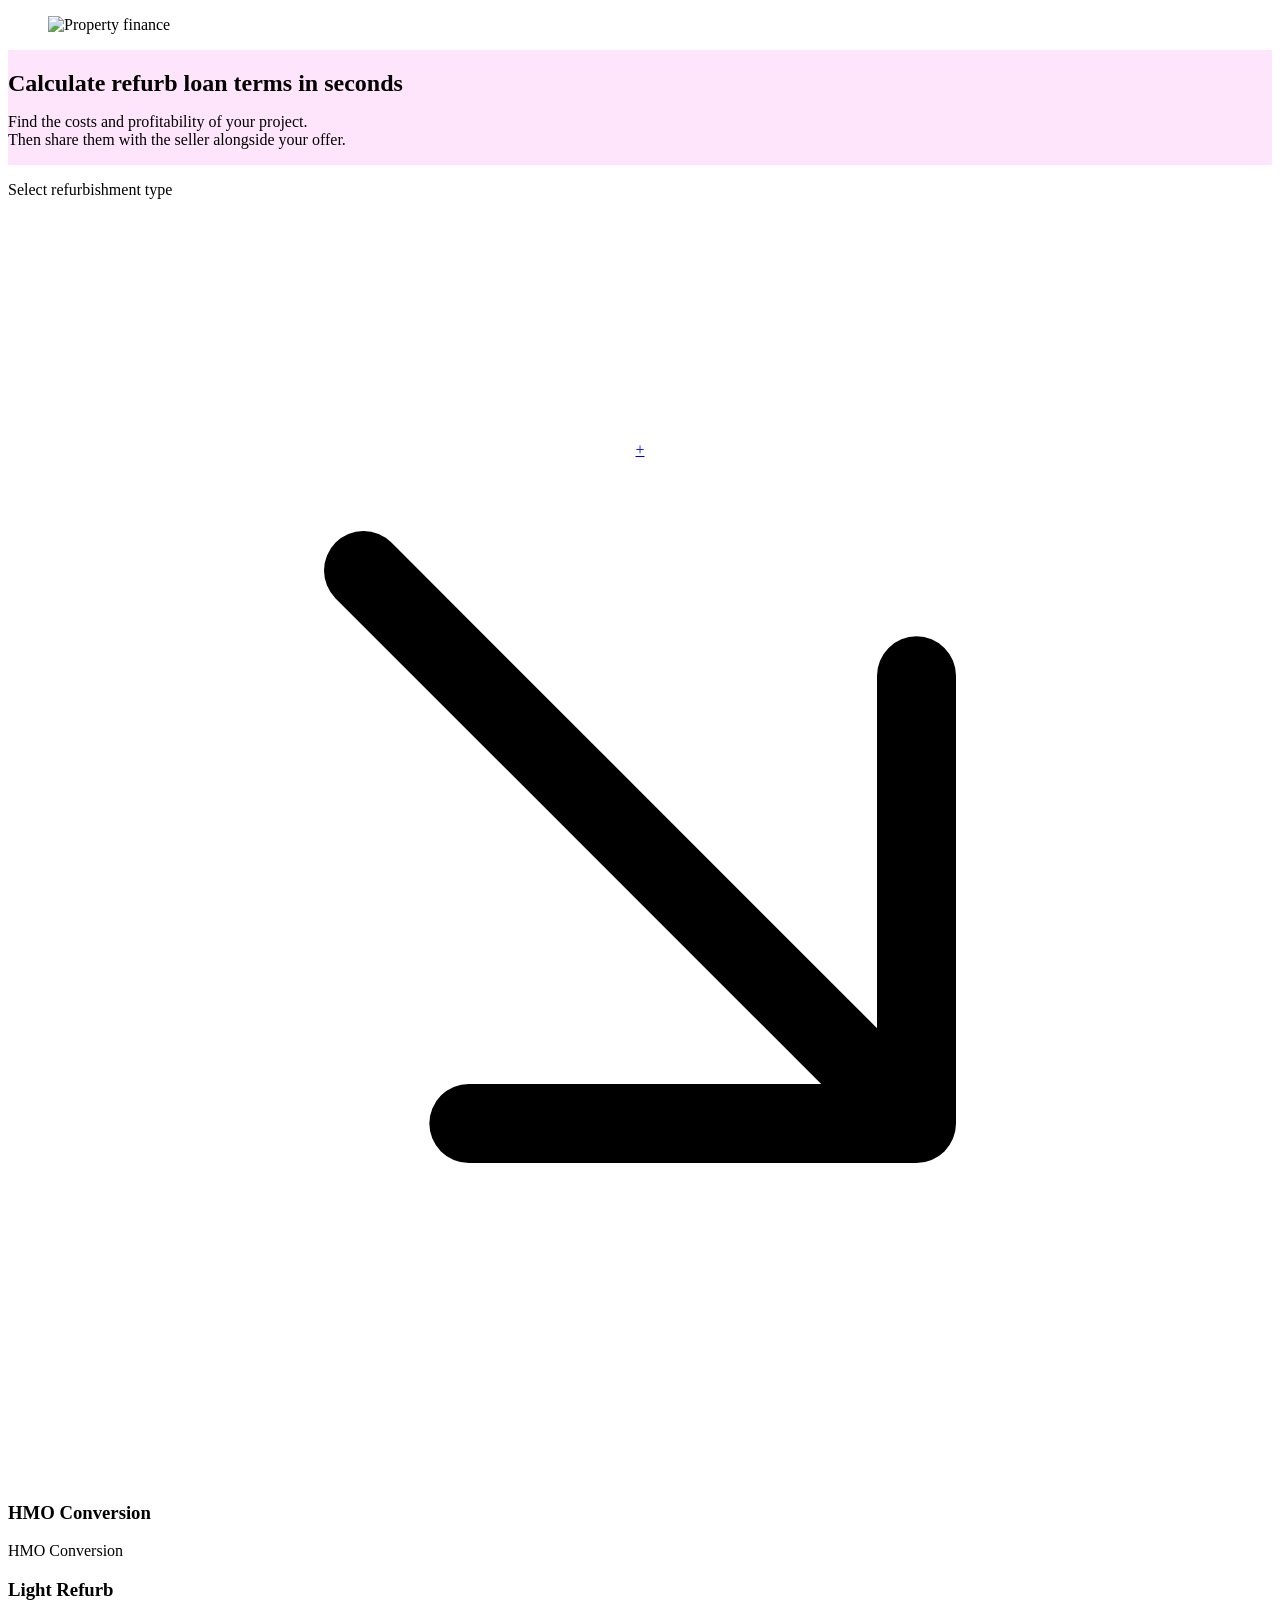
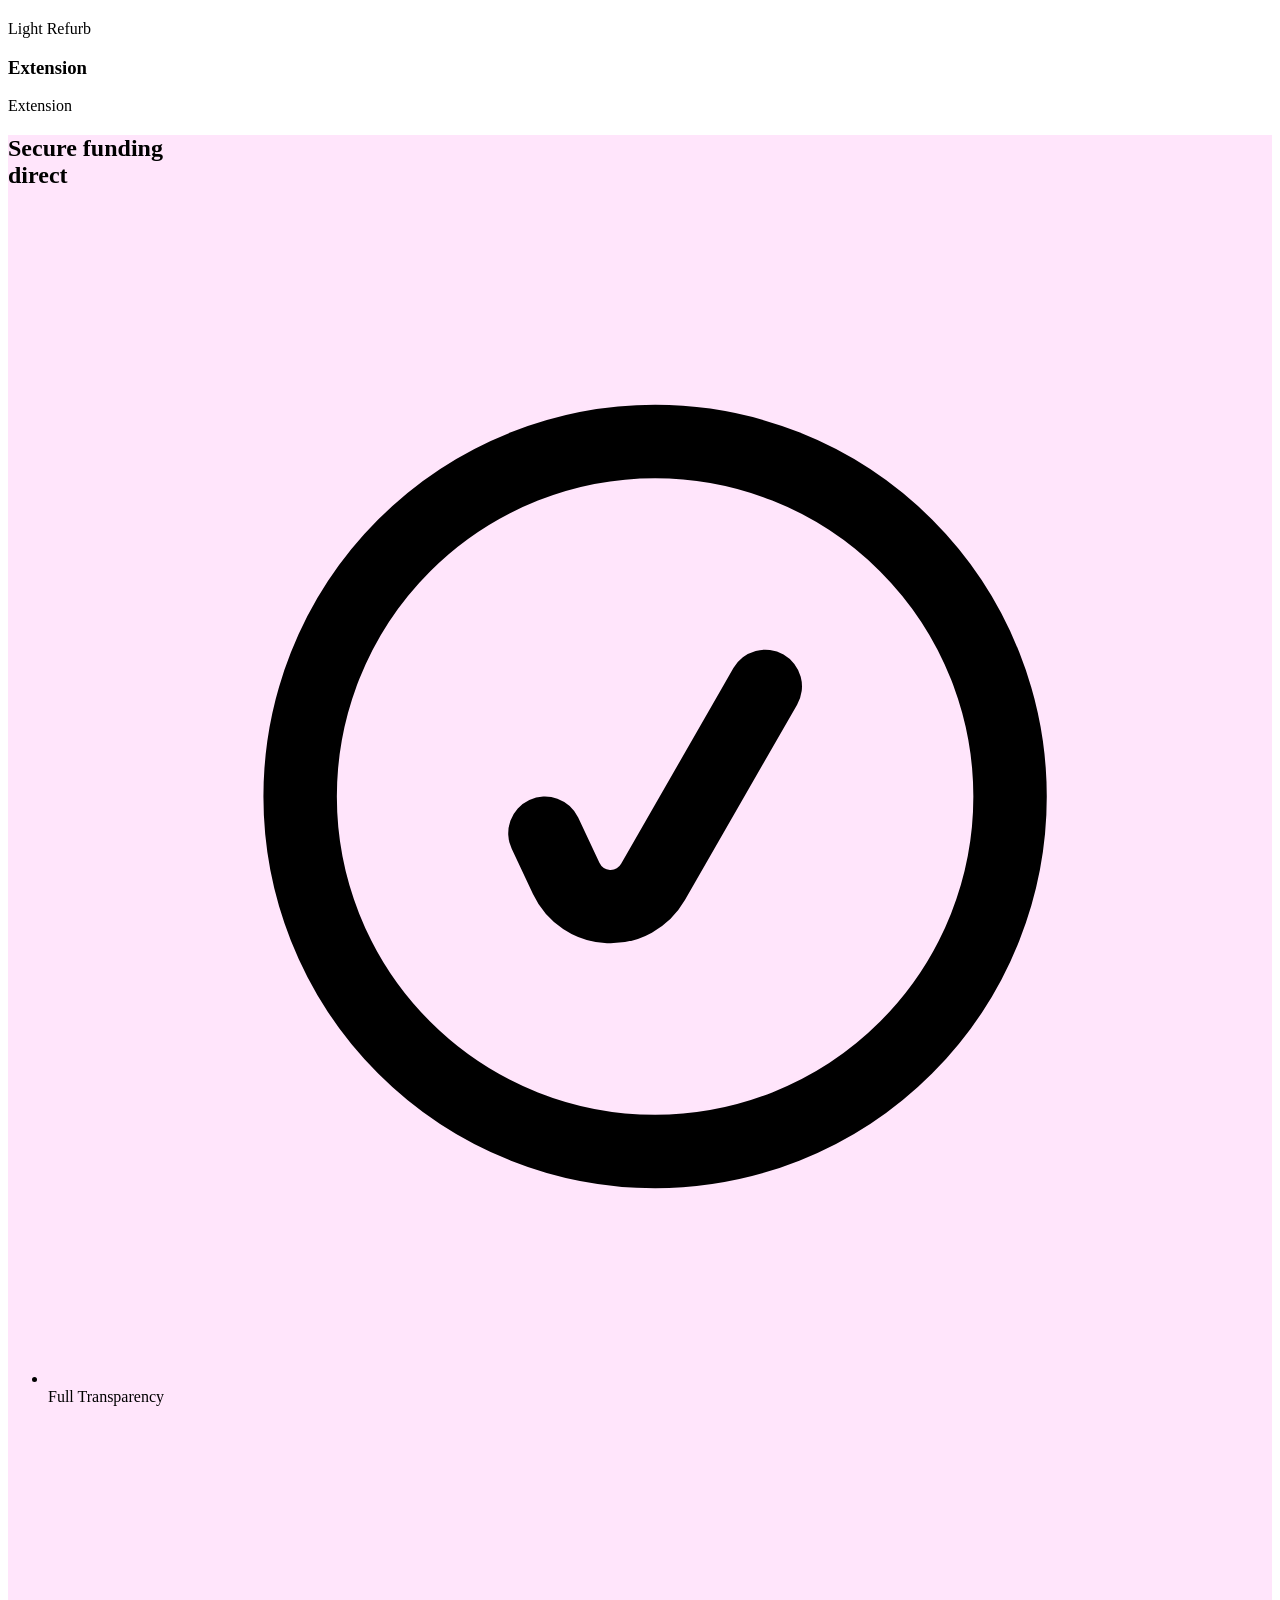
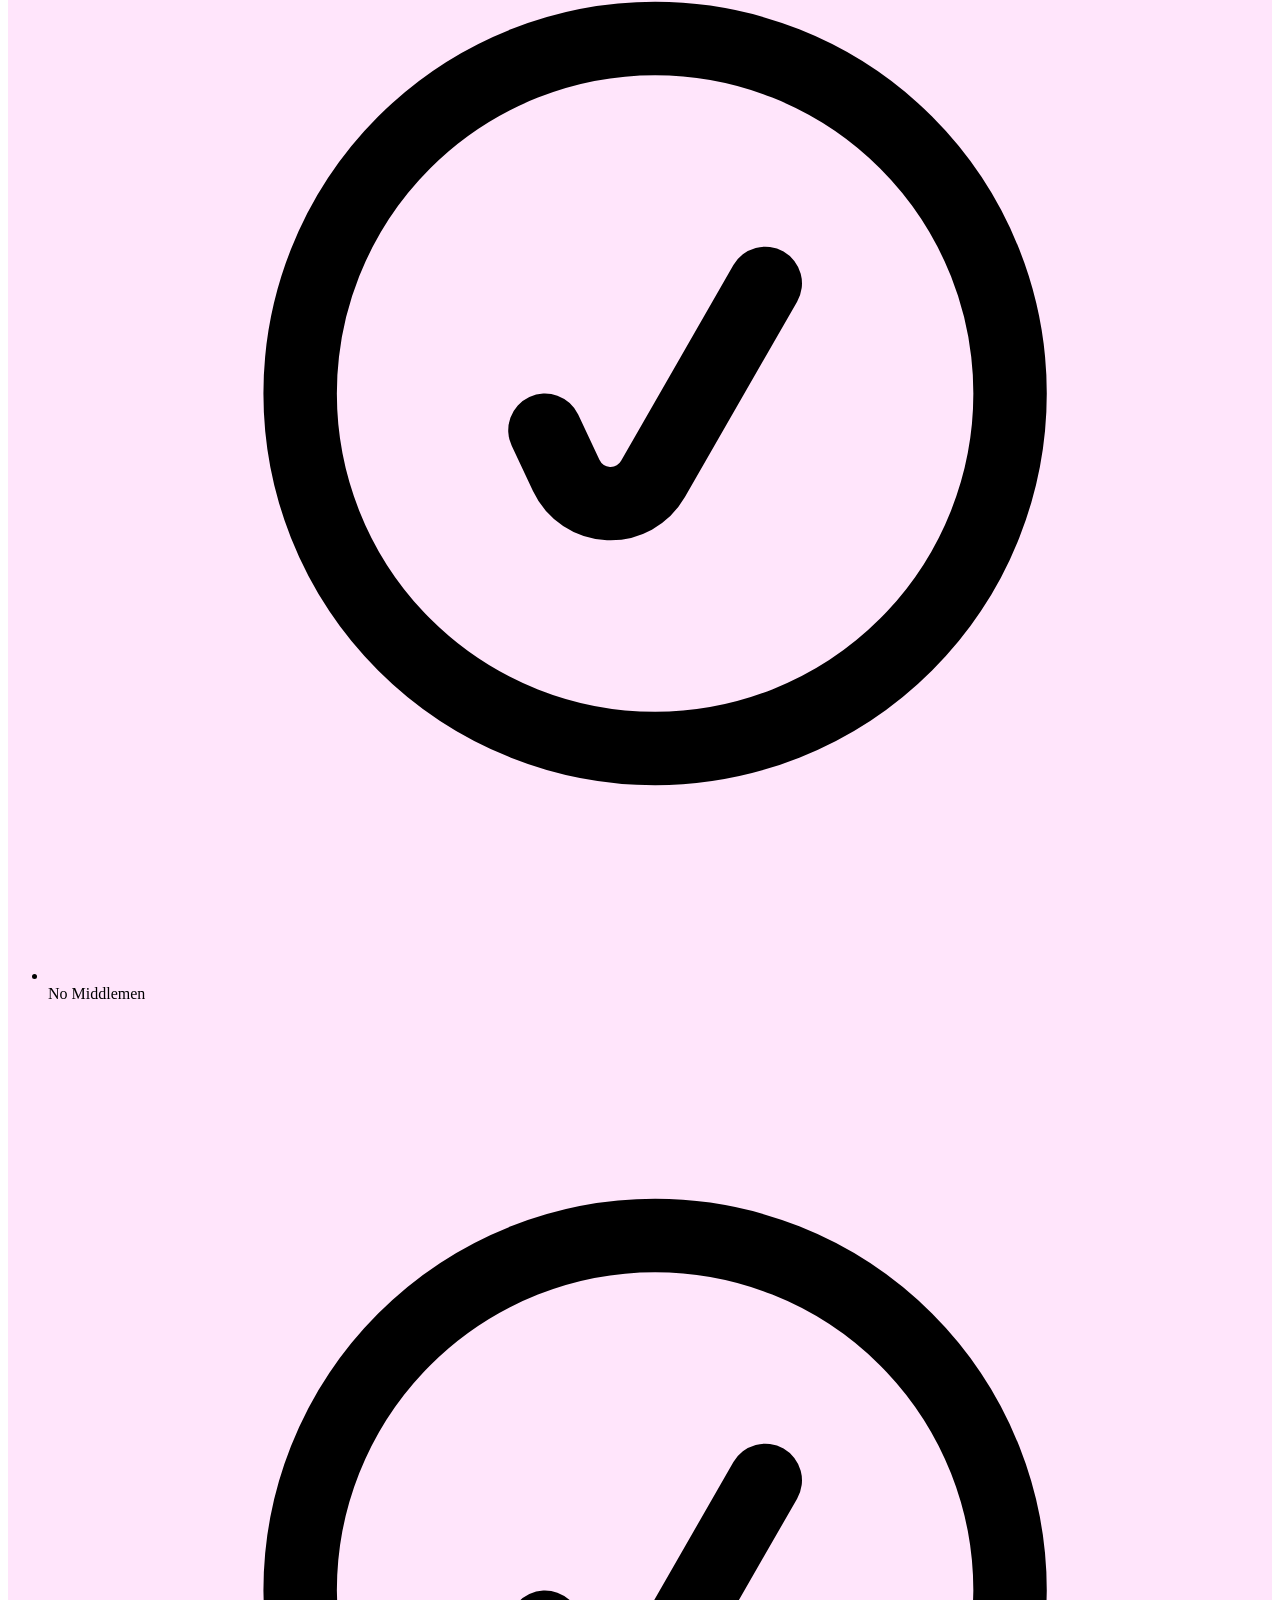
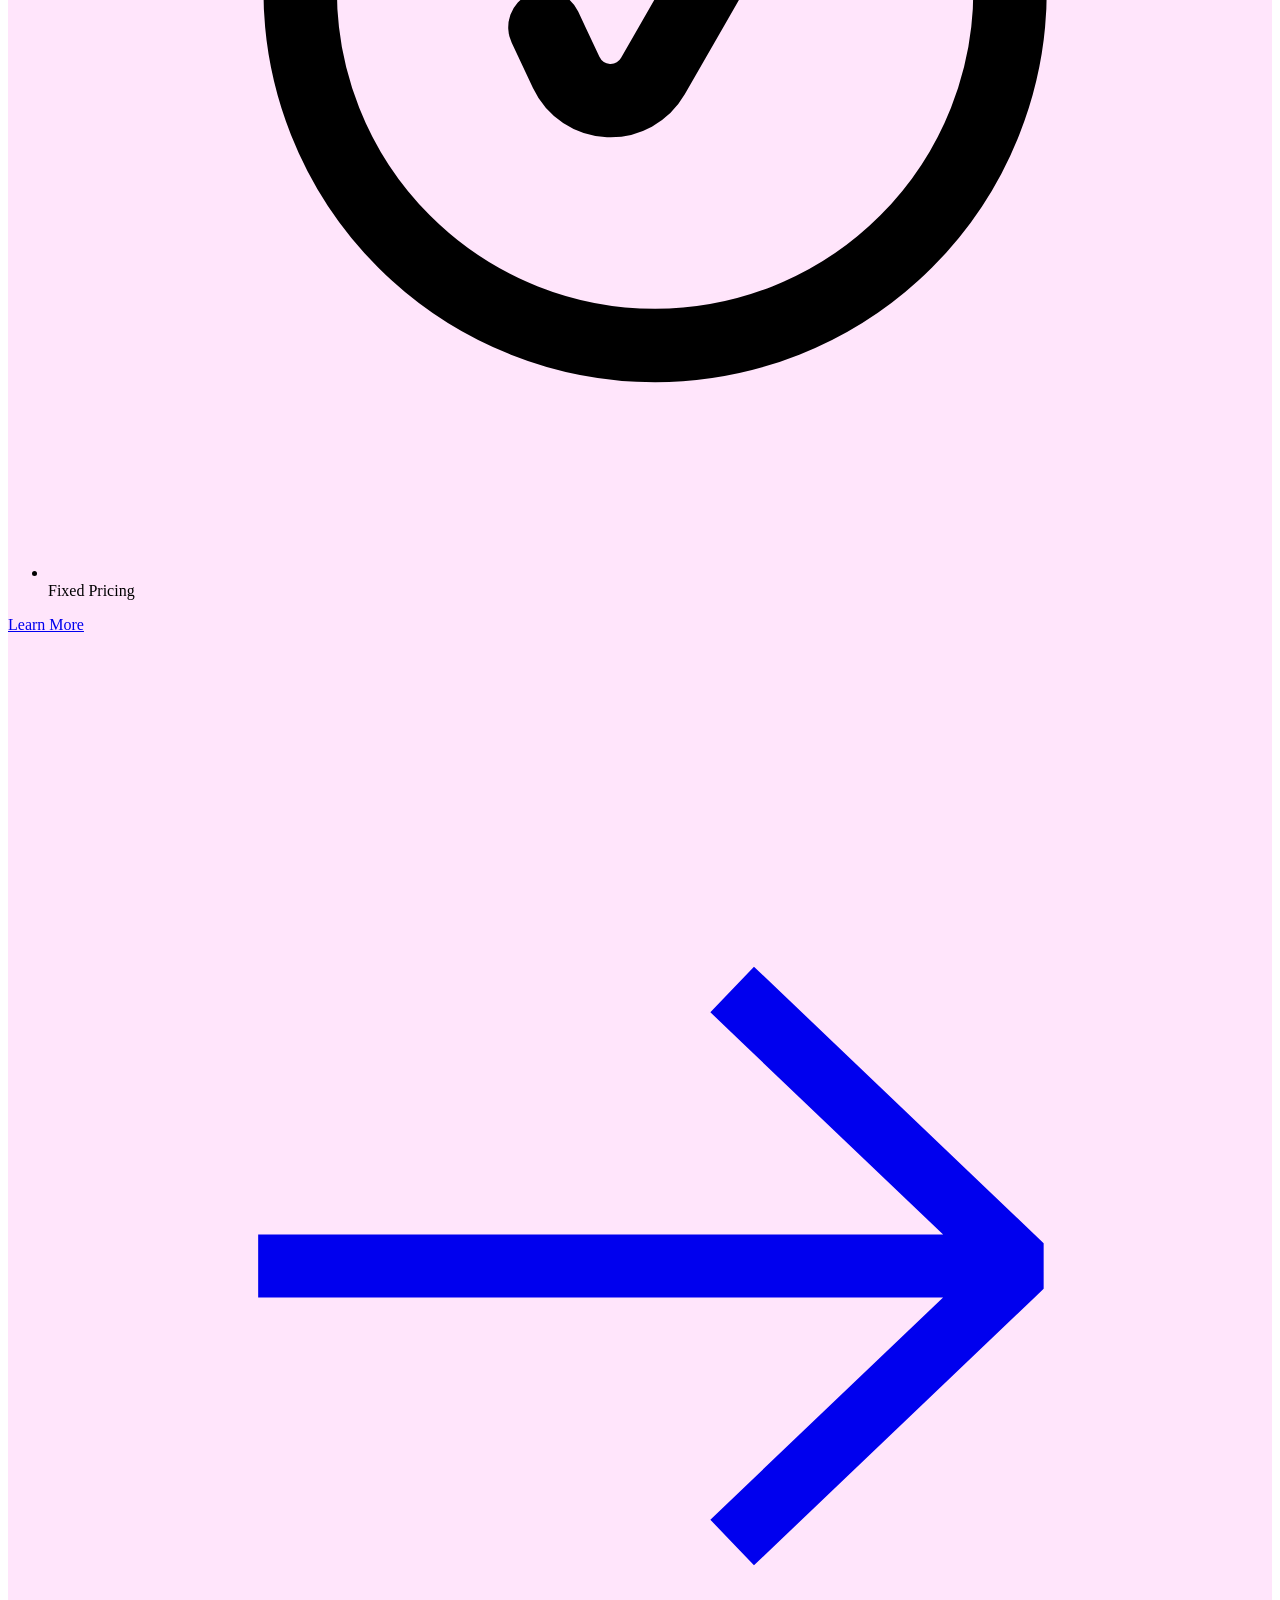
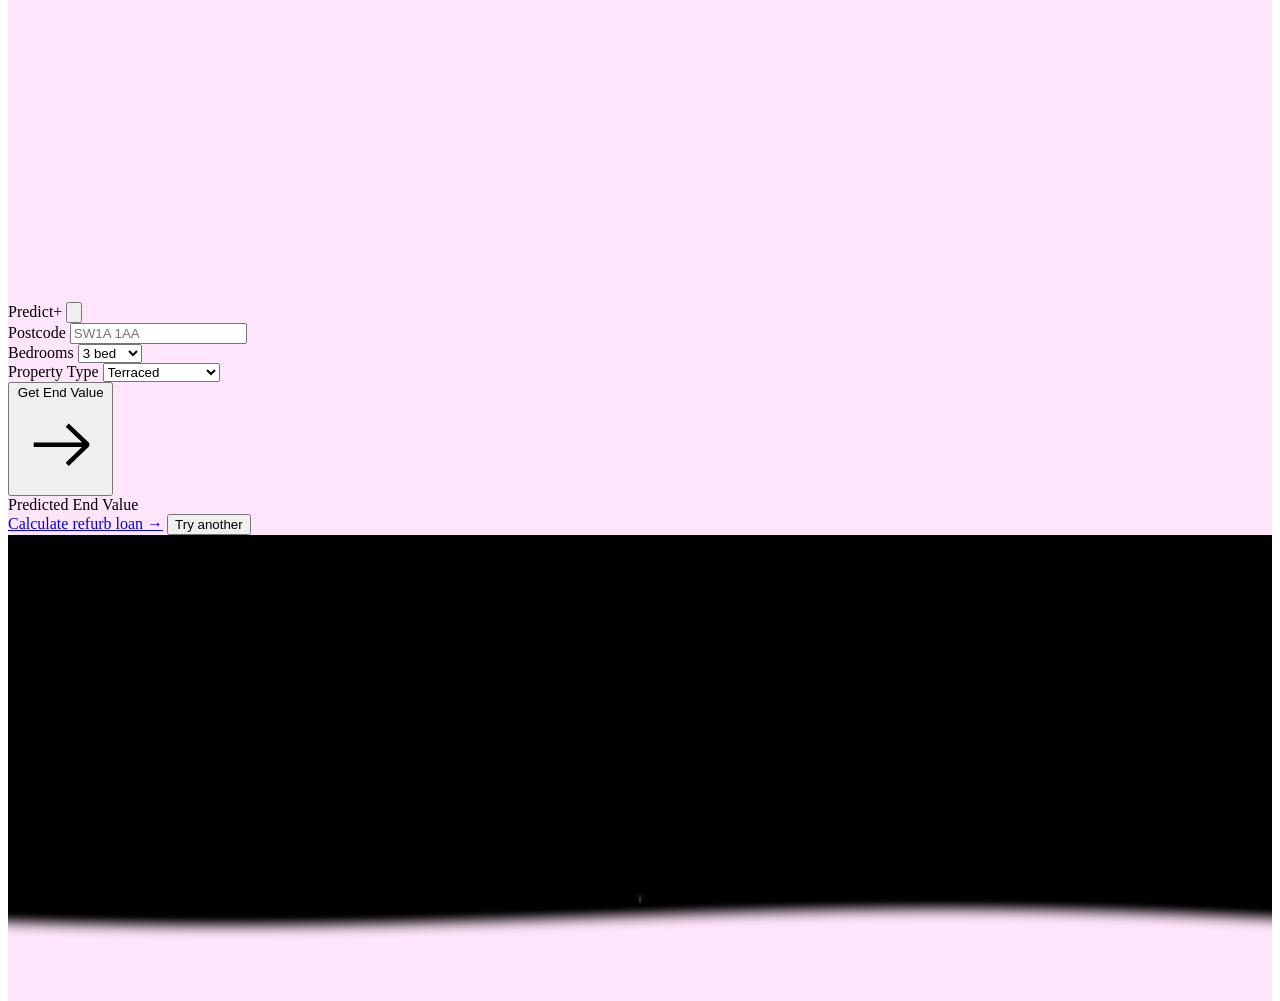
==== index.html @ a934ee5c "Add index.html" ====
<!DOCTYPE html>
<html>
<head>
  <meta charset="utf-8">
  <meta name="viewport" content="width=device-width, initial-scale=1">
  <title>Liquid+</title>
  <link rel="stylesheet" href="indexstyles.css">
  <meta name="theme-color" content="#ffffff">
  <link rel="icon" href="data:image/svg+xml,<svg xmlns='http://www.w3.org/2000/svg' viewBox='0 0 100 100'><rect width='100' height='100' fill='white'/><path d='M35 50H65M50 35V65' stroke='black' stroke-width='10' stroke-linecap='round'/></svg>">
  <link rel="preload" href="fonts/GT-America-Standard-Medium.otf" as="font" type="font/otf" crossorigin="anonymous">
</head>
<body>
  <div class="invoice-generator theme theme-dark">
    <div class="hero">
      <figure class="box">
        <img src="invoice.jpg" alt="Property finance">
        <nav></nav>
      </figure>
      <aside class="box theme-light theme" style="background: hsl(253,92%,85%); display: flex; flex-direction: column; justify-content: space-between;">
        <div>
          <h2 style="margin-bottom: var(--padding);">
            Calculate refurb loan terms in seconds
          </h2>
        </div>
        <div>
          <p>
            Find the costs and profitability of your project. <br>Then share them with the seller alongside your offer.
          </p>
        </div>
      </aside>
    </div>

    <div class="box cta theme theme-light" onclick="scrollToTemplates()">
      <p>Select refurbishment type</p>
      <svg xmlns="http://www.w3.org/2000/svg" fill="none" viewBox="0 0 24 24" class="icon" style="width: calc(40 * var(--base-unit)); height: calc(40 * var(--base-unit));">
        <path stroke="currentColor" stroke-linecap="round" stroke-linejoin="round" stroke-width="1.5" d="M17.25 8.75v8.5h-8.5M17 17 6.75 6.75"></path>
      </svg>
    </div>

    <div class="templates theme-light" id="templates">
      <div class="item hmo-conversion" onclick="window.location.href='hmoconversion.html'">
        <div class="preview">
          <div class="template-preview theme theme-light">
            <div class="render">
              <div class="template">
                <div class="preview-content">
                  <div class="preview-row header-row">
                    <h3>HMO Conversion</h3>
                  </div>
                  <div class="preview-row borrower-row" style="display: none;">
                    <span>James Carter</span>
                  </div>
                  <div class="preview-row address-row" style="display: none;">
                    <span>45 Oak Lane, Manchester, M1 2AB</span>
                  </div>
                  <div class="preview-row section-divider" style="display: none;"></div>
                  <div class="preview-row invoice-row" style="display: none;">
                    <strong>Purchase Price:</strong><span>£2,150,000</span>
                  </div>
                  <div class="preview-row invoice-row" style="display: none;">
                    <strong>Total Build Costs:</strong><span>£75,000</span>
                  </div>
                  <div class="preview-row invoice-row" style="display: none;">
                    <strong>Total Costs:</strong><span>£2,225,000</span>
                  </div>
                  <div class="preview-row invoice-row" style="display: none;">
                    <strong>End Value:</strong><span>£2,900,000</span>
                  </div>
                  <div class="preview-row section-divider" style="display: none;"></div>
                  <div class="preview-row section-title" style="display: none;">
                    <h4>Financial Metrics</h4>
                  </div>
                  <div class="preview-row invoice-row" style="display: none;">
                    <strong>Profit:</strong><span>£510,250</span>
                  </div>
                  <div class="preview-row invoice-row" style="display: none;">
                    <strong>ROI:</strong><span>68.45%</span>
                  </div>
                  <div class="preview-row invoice-row" style="display: none;">
                    <strong>Equity Required:</strong><span>£745,000</span>
                  </div>
                  <div class="preview-row section-divider" style="display: none;"></div>
                  <div class="preview-row section-title" style="display: none;">
                    <h4>Loan Terms</h4>
                  </div>
                  <div class="preview-row invoice-row" style="display: none;">
                    <strong>Purchase Loan:</strong><span>£1,450,000</span>
                  </div>
                  <div class="preview-row invoice-row" style="display: none;">
                    <strong>Build Loan:</strong><span>£75,000</span>
                  </div>
                  <div class="preview-row invoice-row" style="display: none;"></div>
                </div>
              </div>
            </div>
          </div>
        </div>
        <label>HMO Conversion</label>
      </div>

      <div class="item light-refurb" onclick="window.location.href='lightrefurb.html'">
        <div class="preview">
          <div class="template-preview theme theme-light">
            <div class="render">
              <div class="template">
                <div class="preview-content">
                  <div class="preview-row header-row">
                    <h3>Light Refurb</h3>
                  </div>
                  <div class="preview-row borrower-row" style="display: none;">
                    <span>Emily Watson</span>
                  </div>
                  <div class="preview-row address-row" style="display: none;">
                    <span>12 Elm Road, Bristol, BS1 4CD</span>
                  </div>
                  <div class="preview-row section-divider" style="display: none;"></div>
                  <div class="preview-row invoice-row" style="display: none;">
                    <strong>Purchase Price:</strong><span>£1,925,000</span>
                  </div>
                  <div class="preview-row invoice-row" style="display: none;">
                    <strong>Total Build Costs:</strong><span>£40,000</span>
                  </div>
                  <div class="preview-row invoice-row" style="display: none;">
                    <strong>Total Costs:</strong><span>£1,965,000</span>
                  </div>
                  <div class="preview-row invoice-row" style="display: none;">
                    <strong>End Value:</strong><span>£2,575,000</span>
                  </div>
                  <div class="preview-row section-divider" style="display: none;"></div>
                  <div class="preview-row section-title" style="display: none;">
                    <h4>Financial Metrics</h4>
                  </div>
                  <div class="preview-row invoice-row" style="display: none;">
                    <strong>Profit:</strong><span>£454,181</span>
                  </div>
                  <div class="preview-row invoice-row" style="display: none;">
                    <strong>ROI:</strong><span>72.52%</span>
                  </div>
                  <div class="preview-row invoice-row" style="display: none;">
                    <strong>Equity Required:</strong><span>£626,284</span>
                  </div>
                  <div class="preview-row section-divider" style="display: none;"></div>
                  <div class="preview-row section-title" style="display: none;">
                    <h4>Loan Terms</h4>
                  </div>
                  <div class="preview-row invoice-row" style="display: none;">
                    <strong>Purchase Loan:</strong><span>£1,298,716</span>
                  </div>
                  <div class="preview-row invoice-row" style="display: none;">
                    <strong>Build Loan:</strong><span>£40,000</span>
                  </div>
                  <div class="preview-row invoice-row" style="display: none;"></div>
                </div>
              </div>
            </div>
          </div>
        </div>
        <label>Light Refurb</label>
      </div>

      <div class="item extension" onclick="window.location.href='extension.html'">
        <div class="preview">
          <div class="template-preview theme theme-light">
            <div class="render">
              <div class="template">
                <div class="preview-content">
                  <div class="preview-row header-row">
                    <h3>Extension</h3>
                  </div>
                  <div class="preview-row borrower-row" style="display: none;">
                    <span>Thomas Harris</span>
                  </div>
                  <div class="preview-row address-row" style="display: none;">
                    <span>78 Maple Avenue, Leeds, LS1 5EF</span>
                  </div>
                  <div class="preview-row section-divider" style="display: none;"></div>
                  <div class="preview-row invoice-row" style="display: none;">
                    <strong>Purchase Price:</strong><span>£1,800,000</span>
                  </div>
                  <div class="preview-row invoice-row" style="display: none;">
                    <strong>Total Build Costs:</strong><span>£90,000</span>
                  </div>
                  <div class="preview-row invoice-row" style="display: none;">
                    <strong>Total Costs:</strong><span>£1,890,000</span>
                  </div>
                  <div class="preview-row invoice-row" style="display: none;">
                    <strong>End Value:</strong><span>£2,450,000</span>
                  </div>
                  <div class="preview-row section-divider" style="display: none;"></div>
                  <div class="preview-row section-title" style="display: none;">
                    <h4>Financial Metrics</h4>
                  </div>
                  <div class="preview-row invoice-row" style="display: none;">
                    <strong>Profit:</strong><span>£420,750</span>
                  </div>
                  <div class="preview-row invoice-row" style="display: none;">
                    <strong>ROI:</strong><span>65.30%</span>
                  </div>
                  <div class="preview-row invoice-row" style="display: none;">
                    <strong>Equity Required:</strong><span>£644,500</span>
                  </div>
                  <div class="preview-row section-divider" style="display: none;"></div>
                  <div class="preview-row section-title" style="display: none;">
                    <h4>Loan Terms</h4>
                  </div>
                  <div class="preview-row invoice-row" style="display: none;">
                    <strong>Purchase Loan:</strong><span>£1,215,000</span>
                  </div>
                  <div class="preview-row invoice-row" style="display: none;">
                    <strong>Build Loan:</strong><span>£90,000</span>
                  </div>
                  <div class="preview-row invoice-row" style="display: none;"></div>
                </div>
              </div>
            </div>
          </div>
        </div>
        <label>Extension</label>
      </div>
    </div>

    <div class="upsell theme theme-dark">
      <article>
        <div class="intro theme theme-light" style="background-color: hsl(253,92%,85%); --color-focus-bg: hsl(253,92%,85%);">
          <h2>
            Secure funding<br>
            direct
          </h2>
          <ul>
            <li>
              <svg xmlns="http://www.w3.org/2000/svg" fill="none" viewBox="0 0 25 24" class="icon" style="width: calc(44 * var(--base-unit)); height: calc(44 * var(--base-unit));">
                <path stroke="currentColor" stroke-linecap="round" stroke-linejoin="round" stroke-width="1.5" d="M5.15 12a7.25 7.25 0 1 1 14.5 0 7.25 7.25 0 0 1-14.5 0Z"></path>
                <path stroke="currentColor" stroke-linecap="round" stroke-linejoin="round" stroke-width="1.5" d="m10.15 12.75.434.924a1 1 0 0 0 1.772.073L14.65 9.75"></path>
              </svg>
              Full Transparency
            </li>
            <li>
              <svg xmlns="http://www.w3.org/2000/svg" fill="none" viewBox="0 0 25 24" class="icon" style="width: calc(44 * var(--base-unit)); height: calc(44 * var(--base-unit));">
                <path stroke="currentColor" stroke-linecap="round" stroke-linejoin="round" stroke-width="1.5" d="M5.15 12a7.25 7.25 0 1 1 14.5 0 7.25 7.25 0 0 1-14.5 0Z"></path>
                <path stroke="currentColor" stroke-linecap="round" stroke-linejoin="round" stroke-width="1.5" d="m10.15 12.75.434.924a1 1 0 0 0 1.772.073L14.65 9.75"></path>
              </svg>
              No Middlemen
            </li>
            <li>
              <svg xmlns="http://www.w3.org/2000/svg" fill="none" viewBox="0 0 25 24" class="icon" style="width: calc(44 * var(--base-unit)); height: calc(44 * var(--base-unit));">
                <path stroke="currentColor" stroke-linecap="round" stroke-linejoin="round" stroke-width="1.5" d="M5.15 12a7.25 7.25 0 1 1 14.5 0 7.25 7.25 0 0 1-14.5 0Z"></path>
                <path stroke="currentColor" stroke-linecap="round" stroke-linejoin="round" stroke-width="1.5" d="m10.15 12.75.434.924a1 1 0 0 0 1.772.073L14.65 9.75"></path>
              </svg>
              Fixed Pricing
            </li>
          </ul>
          <a class="btn focus variant-default has-icon color-invert" href="/index.html">
            <div class="content">
              Learn More
              <svg xmlns="http://www.w3.org/2000/svg" fill="none" viewBox="0 0 24 24" class="icon" style="width: calc(32 * var(--base-unit)); height: calc(32 * var(--base-unit));">
                <path stroke="currentColor" stroke-linejoin="bevel" stroke-width="1.2" d="m13.75 6.75 5.5 5.25-5.5 5.25M19 12H4.75"></path>
              </svg>
            </div>
          </a>
        </div>
        <div class="balls theme theme-light" style="background-color: hsl(253,92%,85%);">
          <div class="marbles">
            <a href="#" id="plusLink" onclick="togglePredict(event)">+</a>
            <div class="predict-panel" id="predictPanel">
              <div class="predict-header">
                <span class="predict-title">Predict+</span>
                <button class="predict-close" onclick="closePredict(event)" aria-label="Close">
                  <svg xmlns="http://www.w3.org/2000/svg" fill="none" viewBox="0 0 24 24">
                    <path stroke="currentColor" stroke-linecap="round" stroke-width="1.5" d="M6 6l12 12M18 6L6 18"></path>
                  </svg>
                </button>
              </div>
              <div class="predict-body">
                <div class="predict-form" id="predictForm">
                  <div class="predict-field">
                    <label for="predictPostcode">Postcode</label>
                    <input type="text" id="predictPostcode" placeholder="SW1A 1AA" maxlength="8" autocomplete="postal-code" onkeydown="if(event.key==='Enter')runPredict()">
                  </div>
                  <div class="predict-field">
                    <label for="predictBedrooms">Bedrooms</label>
                    <select id="predictBedrooms">
                      <option value="1">1 bed</option>
                      <option value="2">2 bed</option>
                      <option value="3" selected>3 bed</option>
                      <option value="4">4 bed</option>
                      <option value="5">5 bed</option>
                      <option value="6">6+ bed</option>
                    </select>
                  </div>
                  <div class="predict-field">
                    <label for="predictType">Property Type</label>
                    <select id="predictType">
                      <option value="detached">Detached</option>
                      <option value="semi-detached">Semi-detached</option>
                      <option value="terraced" selected>Terraced</option>
                      <option value="flat">Flat / Apartment</option>
                    </select>
                  </div>
                  <div class="predict-error" id="predictError"></div>
                  <button class="predict-submit" id="predictSubmit" onclick="runPredict()">
                    <span id="predictSubmitText">Get End Value</span>
                    <svg xmlns="http://www.w3.org/2000/svg" fill="none" viewBox="0 0 24 24">
                      <path stroke="currentColor" stroke-linejoin="bevel" stroke-width="1.2" d="m13.75 6.75 5.5 5.25-5.5 5.25M19 12H4.75"></path>
                    </svg>
                  </button>
                </div>
                <div class="predict-result" id="predictResult">
                  <div class="predict-value-label">Predicted End Value</div>
                  <div class="predict-value" id="predictValueDisplay"></div>
                  <div class="predict-range" id="predictRangeDisplay"></div>
                  <div class="predict-actions">
                    <a href="lightrefurb.html" class="predict-cta" id="predictCalcLink">Calculate refurb loan →</a>
                    <button class="predict-reset" onclick="resetPredict()">Try another</button>
                  </div>
                </div>
              </div>
            </div>
          </div>
        </div>
      </article>
      <footer>
        <p>© 2025 Liquid+</p>
        <aside>
          <a href="#">Privacy Policy</a>
          <a href="#">Terms & Conditions</a>
        </aside>
      </footer>
    </div>
  </div>

  <script>
    const PROPERTYDATA_API_KEY = 'YOUR_PROPERTYDATA_API_KEY';

    function togglePredict(e) {
      e.preventDefault();
      const panel = document.getElementById('predictPanel');
      const plusLink = document.getElementById('plusLink');
      if (panel.classList.contains('active')) {
        panel.classList.remove('active');
        plusLink.style.opacity = '1';
      } else {
        panel.classList.add('active');
        plusLink.style.opacity = '0';
        resetPredict();
        setTimeout(() => document.getElementById('predictPostcode').focus(), 350);
      }
    }

    function closePredict(e) {
      e.preventDefault();
      e.stopPropagation();
      document.getElementById('predictPanel').classList.remove('active');
      document.getElementById('plusLink').style.opacity = '1';
    }

    function resetPredict() {
      document.getElementById('predictForm').style.display = 'flex';
      document.getElementById('predictResult').classList.remove('visible');
      const err = document.getElementById('predictError');
      err.classList.remove('visible');
      err.textContent = '';
      document.getElementById('predictSubmitText').textContent = 'Get End Value';
      document.getElementById('predictSubmit').disabled = false;
    }

    async function runPredict() {
      const raw = document.getElementById('predictPostcode').value.trim().toUpperCase();
      const postcode = raw.replace(/\s+/g, '');
      const bedrooms = document.getElementById('predictBedrooms').value;
      const type = document.getElementById('predictType').value;
      const submitBtn = document.getElementById('predictSubmit');
      const submitText = document.getElementById('predictSubmitText');
      const errorEl = document.getElementById('predictError');

      const postcodeRegex = /^[A-Z]{1,2}[0-9][0-9A-Z]?[0-9][A-Z]{2}$/;
      if (!postcodeRegex.test(postcode)) {
        errorEl.textContent = 'Enter a valid UK postcode (e.g. SW1A 1AA)';
        errorEl.classList.add('visible');
        return;
      }
      errorEl.classList.remove('visible');
      submitBtn.disabled = true;
      submitText.textContent = 'Predicting…';

      try {
        const url = `https://api.propertydata.co.uk/valuation?key=${PROPERTYDATA_API_KEY}&postcode=${postcode}&bedrooms=${bedrooms}&property_type=${type}`;
        const res = await fetch(url);
        const data = await res.json();

        if (data.status === 'success' && data.data) {
          const val = data.data.valuation;
          const lo = data.data.lower_valuation;
          const hi = data.data.upper_valuation;
          document.getElementById('predictValueDisplay').textContent = fmtGBP(val);
          document.getElementById('predictRangeDisplay').textContent = (lo && hi)
            ? `Range: ${fmtGBP(lo)} – ${fmtGBP(hi)}`
            : '';
          document.getElementById('predictForm').style.display = 'none';
          document.getElementById('predictResult').classList.add('visible');
        } else {
          throw new Error(data.message || 'No valuation data returned for this postcode.');
        }
      } catch (err) {
        submitBtn.disabled = false;
        submitText.textContent = 'Get End Value';
        let msg = err.message || 'Request failed.';
        if (err.name === 'TypeError') msg = 'Network error — check your connection or API key.';
        errorEl.textContent = msg;
        errorEl.classList.add('visible');
      }
    }

    function fmtGBP(n) {
      return '£' + Math.round(n).toLocaleString('en-GB');
    }

    const backgroundColors = [
      'rgb(235, 204, 205)', // Light pink
      'rgb(255, 221, 216)', // Light coral
      'rgb(213, 227, 250)', // Light blue
      'rgb(220, 245, 239)', // Light teal
      'rgb(255, 234, 199)', // Light yellow
      'rgb(255, 229, 251)', // Light magenta
      'rgb(223, 217, 255)' // Light purple
    ];
  
    const bgColors = {
      'C7DBFE': '8FB9FC', // Light blue to darker blue
      'DAD4FE': 'B5A7FD', // Light purple to darker purple
      'F5D3FF': 'EDA8FF', // Light pink to darker pink
      'FFD8D2': 'FFB4A8', // Light coral to darker coral
      'FEF0D3': 'FFE1A8', // Light yellow to darker yellow
      'C1E4DC': '84C8B8'  // Light teal to darker teal
    };
  
    function setRandomBackgroundColor() {
      const heroColor = 'hsl(253,92%,85%)';
      let randomColor;
      do {
        randomColor = backgroundColors[Math.floor(Math.random() * backgroundColors.length)];
      } while (randomColor === heroColor);
  
      const containers = [
        document.querySelector('.hero aside.theme-light'),
        document.querySelector('.balls.theme-light'),
        document.querySelector('.upsell .intro')
      ];
  
      containers.forEach(container => {
        if (container) {
          container.style.background = randomColor;
        }
      });
  
      updateFavicon(randomColor);
      return randomColor;
    }
  
    function setRandomItemColors() {
      const heroColor = 'hsl(253,92%,85%)';
      const otherColor = setRandomBackgroundColor();
      const items = document.querySelectorAll('.item');
      const bgColorKeys = Object.keys(bgColors);
      let availableColors = bgColorKeys.filter(color => 
        `#${color}` !== heroColor && `#${color}` !== rgbToHex(otherColor)
      );
  
      availableColors = shuffleArray(availableColors);
  
      items.forEach((item, index) => {
        if (index < availableColors.length) {
          const lightColor = `#${availableColors[index]}`;
          const darkColor = `#${bgColors[availableColors[index]]}`;
          item.style.setProperty('--item-bg-color', lightColor);
          item.style.setProperty('--preview-bg-color', darkColor);
        }
      });
    }
  
    function shuffleArray(array) {
      for (let i = array.length - 1; i > 0; i--) {
        const j = Math.floor(Math.random() * (i + 1));
        [array[i], array[j]] = [array[j], array[i]];
      }
      return array;
    }
  
    function rgbToHex(rgb) {
      const match = rgb.match(/\d+/g);
      if (!match) return '';
      const hex = match.map(num => {
        const h = parseInt(num).toString(16);
        return h.length === 1 ? '0' + h : h;
      }).join('');
      return hex.toUpperCase();
    }
  
    function handleProjectSelect(type) {
      console.log('Selected project type:', type);
      alert(`Selected ${type} project. In a real app, this would navigate to the ${type} calculator page.`);
    }
  
    function scrollToTemplates() {
      document.getElementById('templates').scrollIntoView({ 
        behavior: 'smooth',
        block: 'start'
      });
    }
  
    function setupMarblesInteraction() {
      const plusLink = document.getElementById('plusLink');
      const marbles = document.querySelector('.marbles');
      
      // Set cursor styles
      marbles.style.cursor = 'pointer';
      plusLink.style.cursor = 'pointer';
      document.querySelector('.balls.theme-light').style.cursor = 'pointer';
      
      // Position the plus
      plusLink.style.position = 'absolute';
      plusLink.style.top = '50%';
      plusLink.style.left = '50%';
      plusLink.style.transform = 'translate(-50%, -50%)';
      plusLink.style.opacity = '1';
    }
  
    document.addEventListener('DOMContentLoaded', () => {
      setRandomItemColors();
      setupMarblesInteraction();
  
      document.querySelectorAll('.item').forEach(item => {
        const previewRows = item.querySelectorAll('.preview-row');
        
        item.addEventListener('mouseenter', () => {
          previewRows.forEach((row, index) => {
            if (index > 0) {
              row.style.display = 'flex';
            }
          });
        });
  
        item.addEventListener('mouseleave', () => {
          previewRows.forEach((row, index) => {
            if (index > 0) {
              row.style.display = 'none';
            }
          });
        });
      });
    });
  
    function updateFavicon(color) {
      const favicon = document.querySelector("link[rel='icon']");
      const svgFavicon = `
        <svg xmlns='http://www.w3.org/2000/svg' viewBox='0 0 100 100'>
          <rect width='100' height='100' fill='${color}'/>
          <path d='M35 50H65M50 35V65' stroke='black' stroke-width='10' stroke-linecap='round'/>
        </svg>`;
      const blob = new Blob([svgFavicon], { type: 'image/svg+xml' });
      const url = URL.createObjectURL(blob);
      favicon.href = url;
    }
  
    const canvas = document.createElement('canvas');
    canvas.id = 'waveCanvas';
    canvas.style.cursor = 'default'; // Add cursor style to canvas
    document.querySelector('.marbles').appendChild(canvas);
    const gl = canvas.getContext('webgl');
  
    function resizeWaveCanvas() {
      const marblesDiv = document.querySelector('.marbles');
      canvas.width = marblesDiv.offsetWidth;
      canvas.height = marblesDiv.offsetHeight;
      gl.viewport(0, 0, canvas.width, canvas.height);
    }
    window.addEventListener('resize', resizeWaveCanvas);
  
    const vertexShaderSource = `
      attribute vec2 a_position;
      void main() {
        gl_Position = vec4(a_position, 0.0, 1.0);
      }
    `;
  
    const fragmentShaderSource = `
      precision mediump float;
      uniform vec2 u_resolution;
      uniform float u_time;
      uniform vec3 u_color;
  
      float noise(float x, float t) {
        return sin(x * 5.0 + t) * 0.02 + sin(x * 3.0 - t * 0.5) * 0.01;
      }
  
      void main() {
        vec2 uv = gl_FragCoord.xy / u_resolution.xy;
        float baseHeight = 0.4;
        float staticWave = noise(uv.x, u_time);
        float liquidHeight = baseHeight + staticWave;
        float liquid = smoothstep(liquidHeight - 0.05, liquidHeight, uv.y);
        float surface = smoothstep(liquidHeight - 0.02, liquidHeight, uv.y) - 
                        smoothstep(liquidHeight, liquidHeight + 0.02, uv.y);
        vec4 color = vec4(u_color, liquid);
        vec2 light = normalize(uv - vec2(0.5, liquidHeight));
        float spec = pow(max(0.0, dot(light, vec2(0.0, 1.0))), 64.0) * surface * 0.3;
        color.rgb += spec;
        gl_FragColor = color;
      }
    `;
  
    function createShader(gl, type, source) {
      const shader = gl.createShader(type);
      gl.shaderSource(shader, source);
      gl.compileShader(shader);
      return shader;
    }
  
    const vertexShader = createShader(gl, gl.VERTEX_SHADER, vertexShaderSource);
    const fragmentShader = createShader(gl, gl.FRAGMENT_SHADER, fragmentShaderSource);
  
    const program = gl.createProgram();
    gl.attachShader(program, vertexShader);
    gl.attachShader(program, fragmentShader);
    gl.linkProgram(program);
    gl.useProgram(program);
  
    const positionBuffer = gl.createBuffer();
    gl.bindBuffer(gl.ARRAY_BUFFER, positionBuffer);
    const positions = new Float32Array([
      -1, -1,
       1, -1,
      -1,  1,
      -1,  1,
       1, -1,
       1,  1,
    ]);
    gl.bufferData(gl.ARRAY_BUFFER, positions, gl.STATIC_DRAW);
  
    const positionLocation = gl.getAttribLocation(program, 'a_position');
    gl.enableVertexAttribArray(positionLocation);
    gl.vertexAttribPointer(positionLocation, 2, gl.FLOAT, false, 0, 0);
  
    const resolutionLocation = gl.getUniformLocation(program, 'u_resolution');
    const timeLocation = gl.getUniformLocation(program, 'u_time');
    const colorLocation = gl.getUniformLocation(program, 'u_color');
  
    function hexToRgb(hex) {
      hex = hex.replace('#', '');
      const r = parseInt(hex.substring(0, 2), 16) / 255;
      const g = parseInt(hex.substring(2, 4), 16) / 255;
      const b = parseInt(hex.substring(4, 6), 16) / 255;
      return [r, g, b];
    }
  
    let startTime = performance.now();
    function renderWave() {
      const currentTime = (performance.now() - startTime) / 1000;
      const marblesParent = document.querySelector('.balls.theme-light');
      const bgColor = window.getComputedStyle(marblesParent).backgroundColor;
      let waveColor;
      const bgColorKeys = Object.keys(bgColors);
      const matchedColor = bgColorKeys.find(key => {
        const rgb = hexToRgb(key);
        const computedRgb = bgColor.match(/\d+/g).map(Number);
        return rgb[0] * 255 === computedRgb[0] && rgb[1] * 255 === computedRgb[1] && rgb[2] * 255 === computedRgb[2];
      });
      waveColor = matchedColor ? hexToRgb(bgColors[matchedColor]) : [0, 0, 0];
  
      gl.uniform2f(resolutionLocation, canvas.width, canvas.height);
      gl.uniform1f(timeLocation, currentTime);
      gl.uniform3fv(colorLocation, waveColor);
  
      gl.clear(gl.COLOR_BUFFER_BIT | gl.DEPTH_BUFFER_BIT);
      gl.drawArrays(gl.TRIANGLES, 0, 6);
  
      requestAnimationFrame(renderWave);
    }
  
    gl.enable(gl.BLEND);
    gl.blendFunc(gl.SRC_ALPHA, gl.ONE_MINUS_SRC_ALPHA);
    gl.clearColor(0, 0, 0, 0);
  
    document.addEventListener('DOMContentLoaded', () => {
      resizeWaveCanvas();
      renderWave();
    });
  </script>
</body>
</html>
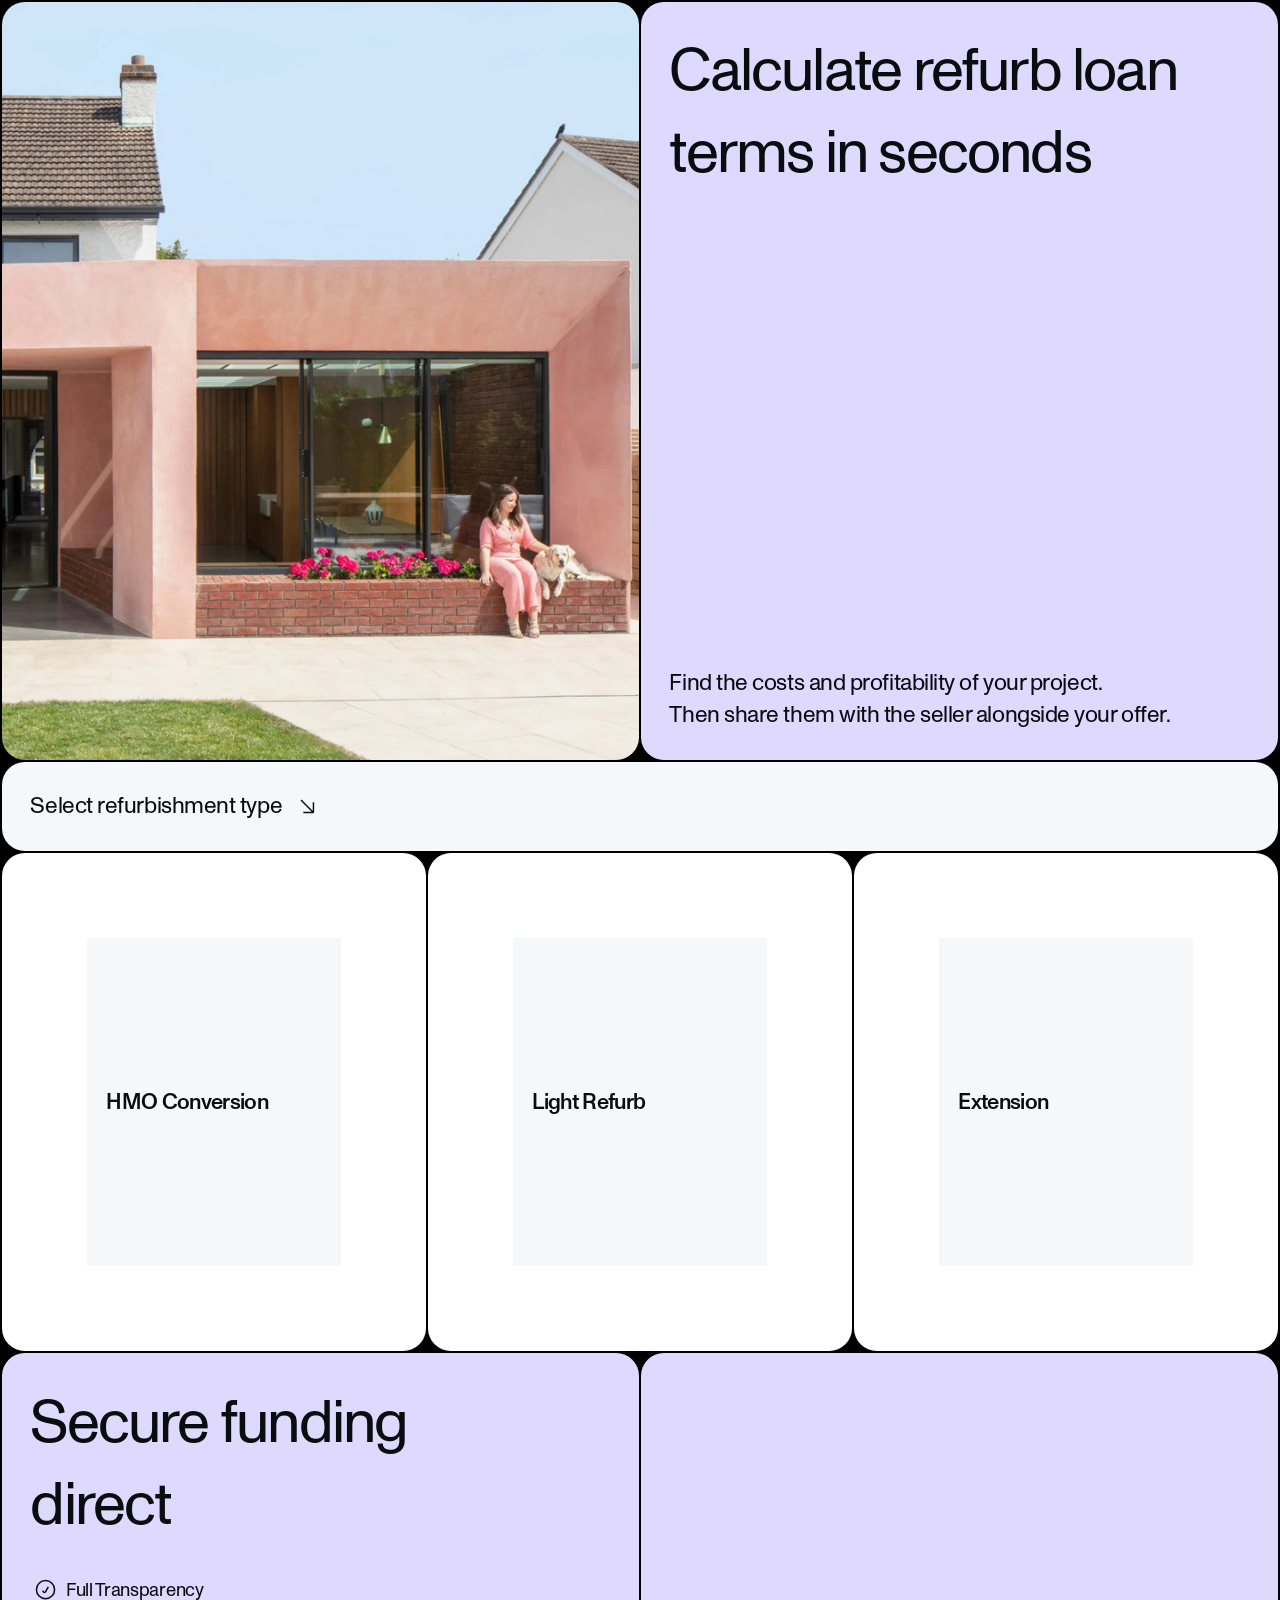
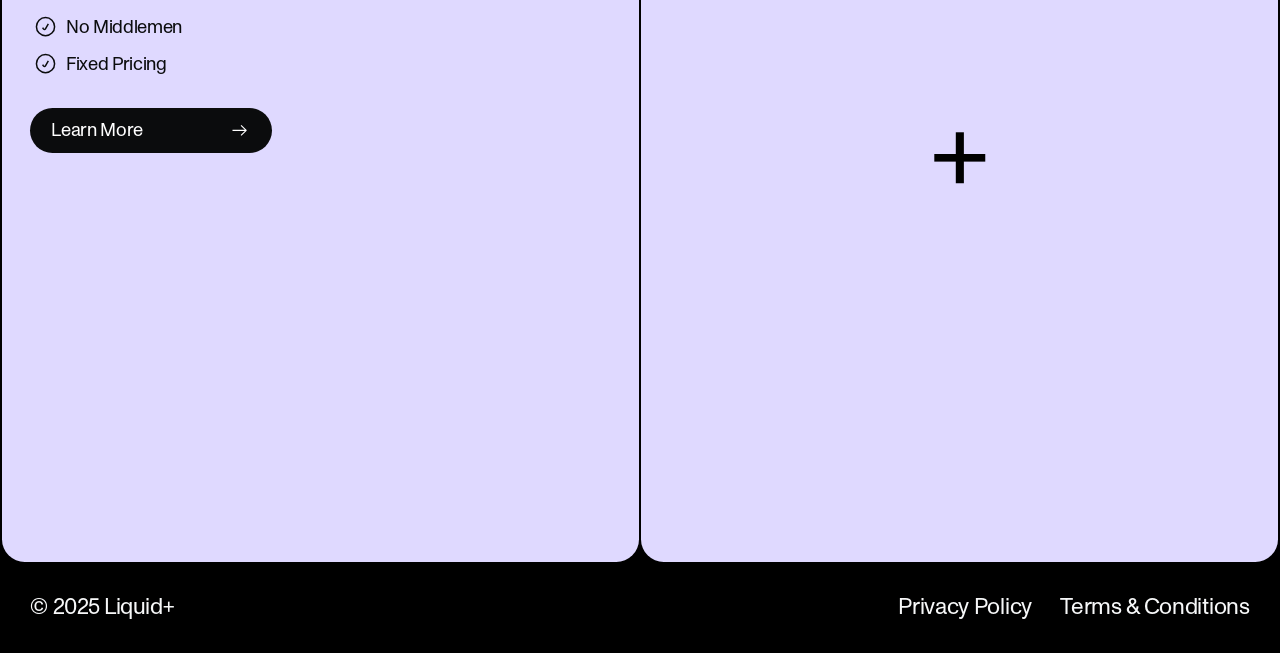
==== commit cece7f35: "Remove WebGL wave, static colour only" ====
--- a/index.html
+++ b/index.html
@@ -415,68 +415,62 @@
     }
 
     const backgroundColors = [
-      'rgb(235, 204, 205)', // Light pink
-      'rgb(255, 221, 216)', // Light coral
-      'rgb(213, 227, 250)', // Light blue
-      'rgb(220, 245, 239)', // Light teal
-      'rgb(255, 234, 199)', // Light yellow
-      'rgb(255, 229, 251)', // Light magenta
-      'rgb(223, 217, 255)' // Light purple
+      'rgb(235, 204, 205)',
+      'rgb(255, 221, 216)',
+      'rgb(213, 227, 250)',
+      'rgb(220, 245, 239)',
+      'rgb(255, 234, 199)',
+      'rgb(255, 229, 251)',
+      'rgb(223, 217, 255)'
     ];
-  
+
     const bgColors = {
-      'C7DBFE': '8FB9FC', // Light blue to darker blue
-      'DAD4FE': 'B5A7FD', // Light purple to darker purple
-      'F5D3FF': 'EDA8FF', // Light pink to darker pink
-      'FFD8D2': 'FFB4A8', // Light coral to darker coral
-      'FEF0D3': 'FFE1A8', // Light yellow to darker yellow
-      'C1E4DC': '84C8B8'  // Light teal to darker teal
+      'C7DBFE': '8FB9FC',
+      'DAD4FE': 'B5A7FD',
+      'F5D3FF': 'EDA8FF',
+      'FFD8D2': 'FFB4A8',
+      'FEF0D3': 'FFE1A8',
+      'C1E4DC': '84C8B8'
     };
-  
+
     function setRandomBackgroundColor() {
       const heroColor = 'hsl(253,92%,85%)';
       let randomColor;
       do {
         randomColor = backgroundColors[Math.floor(Math.random() * backgroundColors.length)];
       } while (randomColor === heroColor);
-  
+
       const containers = [
         document.querySelector('.hero aside.theme-light'),
         document.querySelector('.balls.theme-light'),
         document.querySelector('.upsell .intro')
       ];
-  
+
       containers.forEach(container => {
-        if (container) {
-          container.style.background = randomColor;
-        }
+        if (container) container.style.background = randomColor;
       });
-  
+
       updateFavicon(randomColor);
       return randomColor;
     }
-  
+
     function setRandomItemColors() {
       const heroColor = 'hsl(253,92%,85%)';
       const otherColor = setRandomBackgroundColor();
       const items = document.querySelectorAll('.item');
       const bgColorKeys = Object.keys(bgColors);
-      let availableColors = bgColorKeys.filter(color => 
+      let availableColors = bgColorKeys.filter(color =>
         `#${color}` !== heroColor && `#${color}` !== rgbToHex(otherColor)
       );
-  
       availableColors = shuffleArray(availableColors);
-  
       items.forEach((item, index) => {
         if (index < availableColors.length) {
-          const lightColor = `#${availableColors[index]}`;
-          const darkColor = `#${bgColors[availableColors[index]]}`;
-          item.style.setProperty('--item-bg-color', lightColor);
-          item.style.setProperty('--preview-bg-color', darkColor);
+          item.style.setProperty('--item-bg-color', `#${availableColors[index]}`);
+          item.style.setProperty('--preview-bg-color', `#${bgColors[availableColors[index]]}`);
         }
       });
     }
-  
+
     function shuffleArray(array) {
       for (let i = array.length - 1; i > 0; i--) {
         const j = Math.floor(Math.random() * (i + 1));
@@ -484,206 +478,52 @@
       }
       return array;
     }
-  
+
     function rgbToHex(rgb) {
       const match = rgb.match(/\d+/g);
       if (!match) return '';
-      const hex = match.map(num => {
+      return match.map(num => {
         const h = parseInt(num).toString(16);
         return h.length === 1 ? '0' + h : h;
-      }).join('');
-      return hex.toUpperCase();
-    }
-  
-    function handleProjectSelect(type) {
-      console.log('Selected project type:', type);
-      alert(`Selected ${type} project. In a real app, this would navigate to the ${type} calculator page.`);
-    }
-  
+      }).join('').toUpperCase();
+    }
+
     function scrollToTemplates() {
-      document.getElementById('templates').scrollIntoView({ 
-        behavior: 'smooth',
-        block: 'start'
-      });
-    }
-  
+      document.getElementById('templates').scrollIntoView({ behavior: 'smooth', block: 'start' });
+    }
+
     function setupMarblesInteraction() {
       const plusLink = document.getElementById('plusLink');
       const marbles = document.querySelector('.marbles');
-      
-      // Set cursor styles
       marbles.style.cursor = 'pointer';
       plusLink.style.cursor = 'pointer';
-      document.querySelector('.balls.theme-light').style.cursor = 'pointer';
-      
-      // Position the plus
       plusLink.style.position = 'absolute';
       plusLink.style.top = '50%';
       plusLink.style.left = '50%';
       plusLink.style.transform = 'translate(-50%, -50%)';
       plusLink.style.opacity = '1';
     }
-  
+
     document.addEventListener('DOMContentLoaded', () => {
       setRandomItemColors();
       setupMarblesInteraction();
-  
+
       document.querySelectorAll('.item').forEach(item => {
         const previewRows = item.querySelectorAll('.preview-row');
-        
         item.addEventListener('mouseenter', () => {
-          previewRows.forEach((row, index) => {
-            if (index > 0) {
-              row.style.display = 'flex';
-            }
-          });
+          previewRows.forEach((row, i) => { if (i > 0) row.style.display = 'flex'; });
         });
-  
         item.addEventListener('mouseleave', () => {
-          previewRows.forEach((row, index) => {
-            if (index > 0) {
-              row.style.display = 'none';
-            }
-          });
+          previewRows.forEach((row, i) => { if (i > 0) row.style.display = 'none'; });
         });
       });
     });
-  
+
     function updateFavicon(color) {
       const favicon = document.querySelector("link[rel='icon']");
-      const svgFavicon = `
-        <svg xmlns='http://www.w3.org/2000/svg' viewBox='0 0 100 100'>
-          <rect width='100' height='100' fill='${color}'/>
-          <path d='M35 50H65M50 35V65' stroke='black' stroke-width='10' stroke-linecap='round'/>
-        </svg>`;
-      const blob = new Blob([svgFavicon], { type: 'image/svg+xml' });
-      const url = URL.createObjectURL(blob);
-      favicon.href = url;
-    }
-  
-    const canvas = document.createElement('canvas');
-    canvas.id = 'waveCanvas';
-    canvas.style.cursor = 'default'; // Add cursor style to canvas
-    document.querySelector('.marbles').appendChild(canvas);
-    const gl = canvas.getContext('webgl');
-  
-    function resizeWaveCanvas() {
-      const marblesDiv = document.querySelector('.marbles');
-      canvas.width = marblesDiv.offsetWidth;
-      canvas.height = marblesDiv.offsetHeight;
-      gl.viewport(0, 0, canvas.width, canvas.height);
-    }
-    window.addEventListener('resize', resizeWaveCanvas);
-  
-    const vertexShaderSource = `
-      attribute vec2 a_position;
-      void main() {
-        gl_Position = vec4(a_position, 0.0, 1.0);
-      }
-    `;
-  
-    const fragmentShaderSource = `
-      precision mediump float;
-      uniform vec2 u_resolution;
-      uniform float u_time;
-      uniform vec3 u_color;
-  
-      float noise(float x, float t) {
-        return sin(x * 5.0 + t) * 0.02 + sin(x * 3.0 - t * 0.5) * 0.01;
-      }
-  
-      void main() {
-        vec2 uv = gl_FragCoord.xy / u_resolution.xy;
-        float baseHeight = 0.4;
-        float staticWave = noise(uv.x, u_time);
-        float liquidHeight = baseHeight + staticWave;
-        float liquid = smoothstep(liquidHeight - 0.05, liquidHeight, uv.y);
-        float surface = smoothstep(liquidHeight - 0.02, liquidHeight, uv.y) - 
-                        smoothstep(liquidHeight, liquidHeight + 0.02, uv.y);
-        vec4 color = vec4(u_color, liquid);
-        vec2 light = normalize(uv - vec2(0.5, liquidHeight));
-        float spec = pow(max(0.0, dot(light, vec2(0.0, 1.0))), 64.0) * surface * 0.3;
-        color.rgb += spec;
-        gl_FragColor = color;
-      }
-    `;
-  
-    function createShader(gl, type, source) {
-      const shader = gl.createShader(type);
-      gl.shaderSource(shader, source);
-      gl.compileShader(shader);
-      return shader;
-    }
-  
-    const vertexShader = createShader(gl, gl.VERTEX_SHADER, vertexShaderSource);
-    const fragmentShader = createShader(gl, gl.FRAGMENT_SHADER, fragmentShaderSource);
-  
-    const program = gl.createProgram();
-    gl.attachShader(program, vertexShader);
-    gl.attachShader(program, fragmentShader);
-    gl.linkProgram(program);
-    gl.useProgram(program);
-  
-    const positionBuffer = gl.createBuffer();
-    gl.bindBuffer(gl.ARRAY_BUFFER, positionBuffer);
-    const positions = new Float32Array([
-      -1, -1,
-       1, -1,
-      -1,  1,
-      -1,  1,
-       1, -1,
-       1,  1,
-    ]);
-    gl.bufferData(gl.ARRAY_BUFFER, positions, gl.STATIC_DRAW);
-  
-    const positionLocation = gl.getAttribLocation(program, 'a_position');
-    gl.enableVertexAttribArray(positionLocation);
-    gl.vertexAttribPointer(positionLocation, 2, gl.FLOAT, false, 0, 0);
-  
-    const resolutionLocation = gl.getUniformLocation(program, 'u_resolution');
-    const timeLocation = gl.getUniformLocation(program, 'u_time');
-    const colorLocation = gl.getUniformLocation(program, 'u_color');
-  
-    function hexToRgb(hex) {
-      hex = hex.replace('#', '');
-      const r = parseInt(hex.substring(0, 2), 16) / 255;
-      const g = parseInt(hex.substring(2, 4), 16) / 255;
-      const b = parseInt(hex.substring(4, 6), 16) / 255;
-      return [r, g, b];
-    }
-  
-    let startTime = performance.now();
-    function renderWave() {
-      const currentTime = (performance.now() - startTime) / 1000;
-      const marblesParent = document.querySelector('.balls.theme-light');
-      const bgColor = window.getComputedStyle(marblesParent).backgroundColor;
-      let waveColor;
-      const bgColorKeys = Object.keys(bgColors);
-      const matchedColor = bgColorKeys.find(key => {
-        const rgb = hexToRgb(key);
-        const computedRgb = bgColor.match(/\d+/g).map(Number);
-        return rgb[0] * 255 === computedRgb[0] && rgb[1] * 255 === computedRgb[1] && rgb[2] * 255 === computedRgb[2];
-      });
-      waveColor = matchedColor ? hexToRgb(bgColors[matchedColor]) : [0, 0, 0];
-  
-      gl.uniform2f(resolutionLocation, canvas.width, canvas.height);
-      gl.uniform1f(timeLocation, currentTime);
-      gl.uniform3fv(colorLocation, waveColor);
-  
-      gl.clear(gl.COLOR_BUFFER_BIT | gl.DEPTH_BUFFER_BIT);
-      gl.drawArrays(gl.TRIANGLES, 0, 6);
-  
-      requestAnimationFrame(renderWave);
-    }
-  
-    gl.enable(gl.BLEND);
-    gl.blendFunc(gl.SRC_ALPHA, gl.ONE_MINUS_SRC_ALPHA);
-    gl.clearColor(0, 0, 0, 0);
-  
-    document.addEventListener('DOMContentLoaded', () => {
-      resizeWaveCanvas();
-      renderWave();
-    });
+      const svg = `<svg xmlns='http://www.w3.org/2000/svg' viewBox='0 0 100 100'><rect width='100' height='100' fill='${color}'/><path d='M35 50H65M50 35V65' stroke='black' stroke-width='10' stroke-linecap='round'/></svg>`;
+      favicon.href = URL.createObjectURL(new Blob([svg], { type: 'image/svg+xml' }));
+    }
   </script>
 </body>
-</html>+</html>
--- a/indexstyles.css
+++ b/indexstyles.css
@@ -0,0 +1,133 @@
+@font-face { font-family: ABCMonument; font-weight: 400; src: url(fonts/ABCMonumentGrotesk-Regular.9e94bf1c.otf) format("opentype"); }
+@font-face { font-family: ABCMonumentMedium; font-weight: 400; src: url(fonts/ABCMonumentGrotesk-Medium.e10cae81.otf) format("opentype"); }
+:root { --base-unit: max(0.5px, 1/1800 * 100vw); --viewport-unit: 1728 * 100vw; --gap: 2px; --border-radius: calc(var(--base-unit)*32); --padding: calc(var(--base-unit)*40); --aspect-ratio-w: 8.5; --aspect-ratio-h: 11; --height-cta: calc(var(--base-unit)*44); --height-cell: calc(var(--base-unit)*64); --transition-duration: 0.5s; --transition-ease: cubic-bezier(0.23, 1, 0.32, 1); --z-index-toast: 100; --font-size-xl: calc(var(--base-unit)*84); --font-size-l: calc(var(--base-unit)*64); --font-size-m: calc(var(--base-unit)*32); --font-size-s: max(14px, calc(var(--base-unit)*26)); --gray-50: #f6f7f8; --gray-100: #f1f2f4; --gray-200: #e2e5e9; --gray-300: #c7ccd1; --gray-400: #9da5ae; --gray-500: #73808c; --gray-600: #5c6670; --gray-700: #454d54; --gray-800: #232629; --gray-900: #0b0c0d; --color-yellow: #FEC350; --color-purple: #6A51FB; --color-green: #089173; }
+.theme { --color-base-black: #000; --color-base-white: #fff; --color-brand-tola: rgb(31, 114, 249); --color-brand-not-brex: rgb(254, 104, 80); --color-brand-nice-win95: #089173; --color-brand-lavender: #6a51fb; --color-focus-ring: var(--color-fg-tertiary); --color-focus-bg: var(--color-bg); background-color: var(--color-bg); color: var(--color-fg); }
+.theme-light { --color-bg: #f7f7f8; --color-bg-secondary: var(--gray-50); --color-bg-inverse: #0b0c0d; --color-fg: #0b0c0d; --color-fg-secondary: #73808c; --color-fg-tertiary: rgba(115,128,140,.6); --color-fg-inverse: var(--color-base-white); --color-tint: var(--color-brand-tola); --color-fill-shim: rgba(0,0,0,.3); --color-fill-material: hsla(0,0%,100%,.7); --color-hairline: #dadee2; }
+.theme-dark { --color-bg: var(--color-base-black); --color-bg-secondary: rgba(235,237,254,.12); --color-bg-inverse: #f6f7f8; --color-fg: #f6f7f8; --color-fg-secondary: hsla(0,0%,100%,.65); --color-fg-tertiary: hsla(0,0%,100%,.4); --color-fg-inverse: #232629; --color-tint: var(--color-brand-tola); --color-fill-shim: rgba(0,0,0,.6); --color-fill-material: rgba(35,38,41,.85); --color-hairline: hsla(0,0%,100%,.15); }
+* { -webkit-tap-highlight-color: transparent; -webkit-touch-callout: none; box-sizing: border-box; -webkit-user-select: none; -moz-user-select: none; user-select: none; font-family: ABCMonument, 'Helvetica Neue', Arial, sans-serif; }
+body { overscroll-behavior: none; background: #000; margin: 0; -webkit-font-smoothing: antialiased; -moz-osx-font-smoothing: grayscale; font-family: ABCMonument, 'Helvetica Neue', Arial, sans-serif; font-size: var(--font-size-m); letter-spacing: -.02em; line-height: 1.2; }
+::-webkit-scrollbar, ::-webkit-scrollbar-button { display: none; }
+a, abbr, acronym, address, applet, article, aside, audio, b, big, blockquote, body, canvas, caption, center, cite, code, dd, del, details, dfn, div, dl, dt, em, embed, fieldset, figcaption, figure, footer, form, h1, h2, h3, h4, h5, h6, header, hgroup, html, i, iframe, img, ins, kbd, label, legend, li, mark, menu, nav, object, ol, output, p, pre, q, ruby, s, samp, section, small, span, strike, strong, sub, summary, sup, table, tbody, td, tfoot, th, thead, time, tr, tt, u, ul, var, video { border: 0; font-size: 100%; font: inherit; margin: 0; padding: 0; vertical-align: baseline; }
+article, aside, details, figcaption, figure, footer, header, hgroup, menu, nav, section { display: block; }
+ol, ul { list-style: none; }
+h1 { font-size: var(--font-size-xl); line-height: 100%; }
+h1, h2 { letter-spacing: -.03em; }
+h2 { font-size: var(--font-size-xl); }
+p { font-size: var(--font-size-m); letter-spacing: -.02em; }
+a { color: inherit; text-decoration: none; }
+a:hover { color: var(--color-fg-secondary); }
+.invoice-generator { display: flex; flex-direction: column; gap: var(--gap); min-height: 100vh; padding: var(--gap); }
+.hero { display: grid; gap: var(--gap); grid-template-columns: repeat(2,1fr); height: calc(100vh - var(--padding)*5); }
+@media (orientation: portrait) { .hero { grid-template-columns: none; grid-template-rows: repeat(2,1fr); height: calc(90vh - var(--padding)); } }
+.box { border-radius: var(--border-radius); padding: var(--padding); }
+.hero figure { overflow: hidden; position: relative; }
+.hero figure nav { left: var(--padding); position: absolute; top: var(--padding); }
+.hero img { height: 100%; left: 0; object-fit: cover; object-position: center; position: absolute; top: 0; width: 100%; }
+.hero aside { display: flex; flex-direction: column; gap: var(--padding); justify-content: space-between; }
+svg { height: calc(var(--base-unit)*40); }
+svg:hover { opacity: .7; }
+.cta { align-items: center; background: var(--color-bg-secondary); cursor: pointer; display: flex; gap: calc(var(--base-unit)*16); transition: background-color var(--transition-duration) var(--transition-ease); }
+.cta:hover { background: var(--color-bg); }
+.templates { display: grid; gap: var(--gap); grid-template-columns: repeat(3,1fr); }
+@media (orientation: portrait) { .templates { grid-template-columns: repeat(2,1fr); } }
+.item { background: #fff; border-radius: var(--border-radius); cursor: pointer; overflow: hidden; padding: calc(var(--base-unit)*120); position: relative; transition: background-color var(--transition-duration) var(--transition-ease); }
+@media (orientation: portrait) { .item { padding: calc(var(--base-unit)*64); } }
+.item:hover { background-color: var(--item-bg-color); }
+.item:hover label { opacity: 1; transform: translateX(-50%); }
+.item:hover .preview { transform: translateY(0); }
+.item .preview, .item label { transition: all var(--transition-duration) var(--transition-ease); }
+.item label { bottom: var(--padding); color: var(--color-fg); left: 50%; opacity: 0; position: absolute; text-align: center; text-transform: capitalize; transform: translateX(-50%) translateY(calc(100% + var(--padding))); font-size: var(--font-size-s); }
+.template-preview { aspect-ratio: var(--aspect-ratio-w)/var(--aspect-ratio-h); background: var(--color-bg-secondary); display: flex; justify-content: center; align-items: center; height: 100%; position: relative; transition: background-color var(--transition-duration) var(--transition-ease); }
+.item:hover .template-preview { background-color: var(--preview-bg-color); }
+.template-preview:not(.bleed) { overflow: hidden; }
+.template-preview .render { height: 100%; width: 100%; position: relative; }
+.template { display: flex; justify-content: center; align-items: center; font-size: 11px; gap: 4px; height: 100%; letter-spacing: -.015em; padding: 0.5cm 0.5cm; transition: background-color var(--transition-duration) var(--transition-ease); overflow: hidden; }
+.preview-content { display: flex; flex-direction: column; gap: 4px; width: 220px; height: fit-content; margin: 0; }
+.preview-row { opacity: 0; transform: translateY(10px); transition: all var(--transition-duration) var(--transition-ease); width: 100%; }
+.preview-row.header-row { opacity: 1; transform: translateY(0); }
+.item:hover .preview-row { opacity: 1; transform: translateY(0); }
+.item:hover .preview-row:nth-child(2) { transition-delay: 0.05s; }
+.item:hover .preview-row:nth-child(3) { transition-delay: 0.1s; }
+.item:hover .preview-row:nth-child(4) { transition-delay: 0.15s; }
+.item:hover .preview-row:nth-child(5) { transition-delay: 0.2s; }
+.item:hover .preview-row:nth-child(6) { transition-delay: 0.25s; }
+.item:hover .preview-row:nth-child(7) { transition-delay: 0.3s; }
+.item:hover .preview-row:nth-child(8) { transition-delay: 0.35s; }
+.item:hover .preview-row:nth-child(9) { transition-delay: 0.4s; }
+.item:hover .preview-row:nth-child(10) { transition-delay: 0.45s; }
+.item:hover .preview-row:nth-child(11) { transition-delay: 0.5s; }
+.item:hover .preview-row:nth-child(12) { transition-delay: 0.55s; }
+.item:hover .preview-row:nth-child(13) { transition-delay: 0.6s; }
+.item:hover .preview-row:nth-child(14) { transition-delay: 0.65s; }
+.item:hover .preview-row:nth-child(15) { transition-delay: 0.7s; }
+.header-row { display: flex; justify-content: center; align-items: baseline; gap: 10px; margin-bottom: 0; flex-wrap: nowrap; }
+.header-row h3 { font-family: ABCMonumentMedium, ABCMonument, 'Helvetica Neue', Arial, sans-serif; font-size: 22px; letter-spacing: -0.03em; flex: 1; text-align: left; }
+.header-row .date { font-size: 11px; color: #000; flex: 1; text-align: right; display: none; }
+.item:hover .header-row .date { display: block; }
+.borrower-row, .address-row { font-size: 11px; margin-bottom: 0; text-align: center; }
+.section-divider { border-bottom: 1px solid #000; padding-bottom: 3px; margin: 4px 0; width: 100%; }
+.section-title h4 { font-size: 15px; font-weight: bold; margin: 6px 0 3px 0; text-align: center; }
+.invoice-row { display: flex; justify-content: center; align-items: baseline; gap: 12px; margin-bottom: 1px; flex-wrap: nowrap; width: 100%; }
+.invoice-row strong { flex: 1; text-align: left; }
+.invoice-row span { flex: 1; text-align: right; }
+.icon { height: calc(var(--base-unit)*32); width: calc(var(--base-unit)*32); }
+.icon path { stroke-width: 1.2; stroke-linecap: butt; stroke-linejoin: bevel; }
+.upsell { display: grid; grid-template-rows: 1fr min-content; min-height: calc(100svh - var(--gap)*1); position: relative; margin-top: auto; }
+.upsell article { display: grid; flex: 1; gap: var(--gap); grid-template-columns: 1fr 1fr; }
+@media (orientation: portrait) { .upsell article { grid-template-columns: none; grid-template-rows: 1fr 1fr; } }
+.upsell .balls { flex: 1; position: relative; }
+.upsell .balls, .upsell .intro { background-color: var(--color-bg-secondary); border-radius: var(--border-radius); }
+.upsell .intro { align-items: flex-start; display: flex; flex-direction: column; gap: var(--padding); padding: var(--padding); }
+.upsell .intro ul { display: flex; flex-direction: column; gap: calc(var(--base-unit)*8); }
+.upsell .intro ul li { align-items: center; display: flex; gap: calc(var(--base-unit)*6); font-size: var(--font-size-s); }
+.upsell footer { display: flex; justify-content: space-between; padding: var(--padding); }
+.upsell footer aside { display: flex; gap: var(--padding); }
+@media (orientation: portrait) { .upsell footer aside { flex-direction: column; gap: 6px; } }
+.upsell footer aside a { font-size: var(--font-size-m); }
+.marbles { position: relative; display: flex; align-items: center; justify-content: center; width: 100%; height: 100%; overflow: hidden; }
+.marbles a { font-size: calc(var(--base-unit) * 160); color: var(--color-base-black); text-decoration: none; transition: color var(--transition-duration) var(--transition-ease), opacity var(--transition-duration) var(--transition-ease), top var(--transition-duration) var(--transition-ease), left var(--transition-duration) var(--transition-ease); position: absolute; top: 50%; left: 50%; transform: translate(-50%, -50%); }
+.marbles:hover { cursor: none; }
+.marbles:hover a { color: var(--marbles-hover-color); }
+.btn { -webkit-appearance: none; border: none; color: inherit; cursor: pointer; display: flex; padding: 0; position: relative; transition: filter var(--transition-duration) var(--transition-ease), background-color var(--transition-duration) var(--transition-ease), color var(--transition-duration) var(--transition-ease); }
+.btn.variant-default { align-items: center; background: var(--color-bg); border-radius: 999px; display: flex; height: var(--height-cell); padding: calc(var(--height-cta)/6) calc(var(--height-cta)/1.5); }
+.btn.color-invert { --color-focus-ring: var(--color-bg-inverse); background-color: var(--color-bg-inverse); color: var(--color-fg-inverse); }
+.btn.color-invert:hover { background: #444; }
+.btn .content { align-items: center; display: flex; flex: 1; font: inherit; font-size: var(--font-size-s); gap: calc(var(--padding)*3); overflow: hidden; text-overflow: ellipsis; white-space: nowrap; }
+.btn.has-icon .content { justify-content: space-between; }
+.template h3 { font-family: ABCMonumentMedium, ABCMonument, 'Helvetica Neue', Arial, sans-serif; font-size: 22px; letter-spacing: -0.03em; }
+.template p, .template li { font-family: ABCMonument, 'Helvetica Neue', Arial, sans-serif; letter-spacing: -.015em; }
+h1, h2, h3, h4, h5, h6, p, a, span, div, label, input, textarea, button { font-family: ABCMonument, 'Helvetica Neue', Arial, sans-serif; }
+.title { color: var(--color-bg); font-weight: 300; text-align: center; }
+
+/* Predict+ Panel */
+#plusLink { z-index: 10; }
+.predict-panel { position: absolute; inset: 0; background: rgba(255,255,255,0.96); backdrop-filter: blur(16px); -webkit-backdrop-filter: blur(16px); border-radius: var(--border-radius); display: flex; flex-direction: column; padding: var(--padding); opacity: 0; pointer-events: none; transform: scale(0.97); transition: opacity 0.35s var(--transition-ease), transform 0.35s var(--transition-ease); z-index: 20; }
+.predict-panel.active { opacity: 1; pointer-events: all; transform: scale(1); }
+.predict-header { display: flex; justify-content: space-between; align-items: center; margin-bottom: var(--padding); }
+.predict-title { font-size: var(--font-size-m); font-family: ABCMonumentMedium, ABCMonument, sans-serif; letter-spacing: -0.03em; }
+.predict-close { background: none; border: none; cursor: pointer; color: var(--color-fg); padding: 0; display: flex; align-items: center; justify-content: center; opacity: 0.6; }
+.predict-close:hover { opacity: 1; }
+.predict-close svg { width: calc(var(--base-unit) * 28); height: calc(var(--base-unit) * 28); }
+.predict-body { flex: 1; display: flex; flex-direction: column; justify-content: center; }
+.predict-form { display: flex; flex-direction: column; gap: calc(var(--base-unit) * 14); }
+.predict-field { display: flex; flex-direction: column; gap: calc(var(--base-unit) * 6); }
+.predict-field > label { font-size: var(--font-size-s); color: var(--color-fg-secondary); letter-spacing: -0.01em; }
+.predict-field input, .predict-field select { -webkit-appearance: none; appearance: none; background: var(--color-bg-secondary); border: 1px solid var(--color-hairline); border-radius: calc(var(--border-radius) / 2); color: var(--color-fg); font-family: ABCMonument, sans-serif; font-size: var(--font-size-s); height: var(--height-cta); letter-spacing: -0.02em; outline: none; padding: 0 calc(var(--base-unit) * 14); width: 100%; -webkit-user-select: text; -moz-user-select: text; user-select: text; }
+.predict-field input:focus, .predict-field select:focus { border-color: var(--color-fg); }
+.predict-field input::placeholder { color: var(--color-fg-tertiary); }
+.predict-submit { align-items: center; background: var(--color-base-black); border: none; border-radius: 999px; color: var(--color-base-white); cursor: pointer; display: flex; font-family: ABCMonument, sans-serif; font-size: var(--font-size-s); gap: calc(var(--base-unit) * 12); height: var(--height-cell); justify-content: space-between; letter-spacing: -0.02em; margin-top: calc(var(--base-unit) * 6); padding: 0 calc(var(--base-unit) * 24); transition: background 0.2s ease; width: 100%; }
+.predict-submit:hover { background: #333; }
+.predict-submit:disabled { opacity: 0.5; cursor: not-allowed; }
+.predict-submit svg { width: calc(var(--base-unit) * 22); height: calc(var(--base-unit) * 22); flex-shrink: 0; }
+.predict-result { display: none; flex-direction: column; gap: calc(var(--base-unit) * 12); }
+.predict-result.visible { display: flex; }
+.predict-value-label { font-size: var(--font-size-s); color: var(--color-fg-secondary); }
+.predict-value { font-size: var(--font-size-l); font-family: ABCMonumentMedium, ABCMonument, sans-serif; letter-spacing: -0.04em; line-height: 1; }
+.predict-range { font-size: var(--font-size-s); color: var(--color-fg-secondary); }
+.predict-actions { display: flex; flex-direction: column; gap: calc(var(--base-unit) * 8); margin-top: calc(var(--base-unit) * 8); }
+.predict-cta { align-items: center; background: var(--color-base-black); border-radius: 999px; color: var(--color-base-white) !important; display: flex; font-size: var(--font-size-s); height: var(--height-cell); justify-content: center; letter-spacing: -0.02em; transition: background 0.2s ease; }
+.predict-cta:hover { background: #333; }
+.predict-reset { background: none; border: 1px solid var(--color-hairline); border-radius: 999px; color: var(--color-fg-secondary); cursor: pointer; font-family: ABCMonument, sans-serif; font-size: var(--font-size-s); height: var(--height-cell); letter-spacing: -0.02em; transition: border-color 0.2s ease, color 0.2s ease; width: 100%; }
+.predict-reset:hover { border-color: var(--color-fg); color: var(--color-fg); }
+.predict-error { color: #c0392b; font-size: var(--font-size-s); display: none; padding: calc(var(--base-unit) * 10) 0; }
+.predict-error.visible { display: block; }
